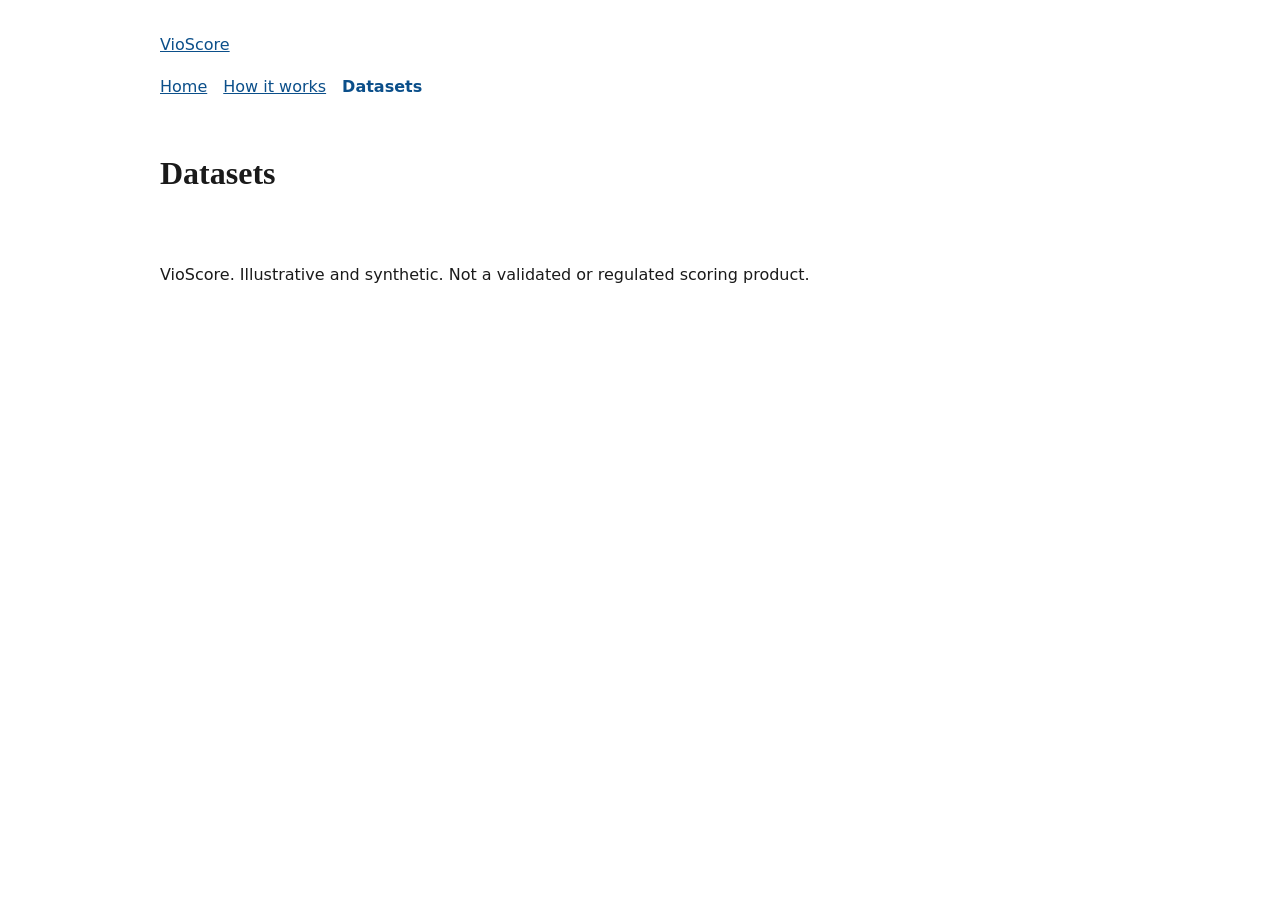
==== pages/datasets.html @ 20a75e4d "Scaffold: pages, styles and scripts" ====
<!doctype html>
<html lang="en">
<head>
  <meta charset="utf-8">
  <meta name="viewport" content="width=device-width, initial-scale=1">
  <title>Datasets | VioScore</title>
  <meta name="description" content="Illustrative synthetic datasets used to explain the ideas.">
  <link rel="stylesheet" href="../css/tokens.css">
  <link rel="stylesheet" href="../css/layout.css">
  <link rel="stylesheet" href="../css/site.css">
  <script src="../js/nav.js" defer></script>
  <script src="../js/app.js" defer></script>
</head>
<body>
  <a class="skip-link" href="#main">Skip to main content</a>
  <header class="site-header">
    <p class="site-title"><a href="../index.html">VioScore</a></p>
    <nav class="site-nav" aria-label="Main">
      <button class="nav-toggle" type="button" aria-expanded="false" aria-controls="nav-list">Menu</button>
      <ul id="nav-list">
          <li><a href="../index.html">Home</a></li>
          <li><a href="how-it-works.html">How it works</a></li>
          <li><a href="datasets.html" aria-current="page">Datasets</a></li>
      </ul>
    </nav>
  </header>
  <main id="main">
    <h1>Datasets</h1>
    <!-- CONTENT: Full-Stack fills this in. Use h2/h3 in order, text only. -->
  </main>
  <footer class="site-footer">
    <p>VioScore. Illustrative and synthetic. Not a validated or regulated scoring product.</p>
  </footer>
</body>
</html>
---- css/tokens.css ----
:root {
  /* Designer: colours, type and spacing tokens live here. */
  --color-bg: #ffffff;
  --color-text: #1a1a1a;
  --color-link: #0b4f8a;
  --color-accent: #b45309;
  --font-body: system-ui, -apple-system, "Segoe UI", Roboto, sans-serif;
  --font-heading: Georgia, "Times New Roman", serif;
  --space-1: 0.5rem;
  --space-2: 1rem;
  --space-3: 2rem;
  --measure: 65ch;
}
---- css/layout.css ----
/* UI/UX: page shell, header, nav and footer layout. */
body { margin: 0; }
.skip-link { position: absolute; left: -999px; }
.skip-link:focus { left: var(--space-1); top: var(--space-1); }
.site-header, main, .site-footer { max-width: 60rem; margin: 0 auto; padding: var(--space-2); }
.site-nav ul { list-style: none; margin: 0; padding: 0; display: flex; flex-wrap: wrap; gap: var(--space-1) var(--space-2); }
.nav-toggle { display: none; }
main p, main li { max-width: var(--measure); }
.site-nav ul[hidden] { display: none; }
---- css/site.css ----
/* Lead Developer: base look and feel. */
body { background: var(--color-bg); color: var(--color-text); font-family: var(--font-body); line-height: 1.6; }
h1, h2, h3 { font-family: var(--font-heading); line-height: 1.25; }
a { color: var(--color-link); }
a:focus-visible, button:focus-visible { outline: 3px solid var(--color-accent); outline-offset: 2px; }
.site-nav a[aria-current="page"] { font-weight: bold; text-decoration: none; }
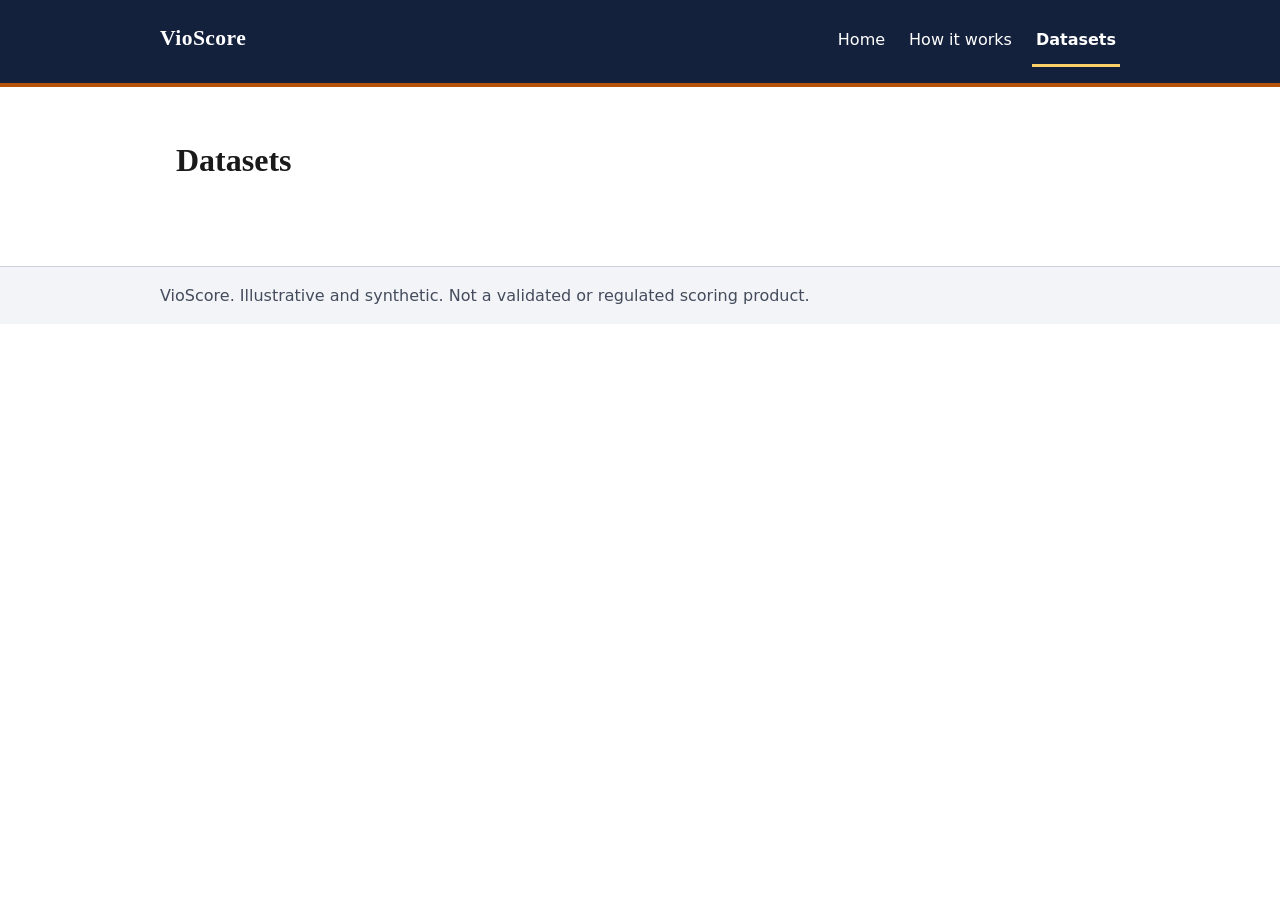
==== commit 10d73fd9: "Responsive shell: header, three-link nav, footer and scrollable table wrapper" ====
--- a/pages/datasets.html
+++ b/pages/datasets.html
@@ -16,7 +16,6 @@
   <header class="site-header">
     <p class="site-title"><a href="../index.html">VioScore</a></p>
     <nav class="site-nav" aria-label="Main">
-      <button class="nav-toggle" type="button" aria-expanded="false" aria-controls="nav-list">Menu</button>
       <ul id="nav-list">
           <li><a href="../index.html">Home</a></li>
           <li><a href="how-it-works.html">How it works</a></li>
--- a/css/layout.css
+++ b/css/layout.css
@@ -1,9 +1,47 @@
-/* UI/UX: page shell, header, nav and footer layout. */
-body { margin: 0; }
-.skip-link { position: absolute; left: -999px; }
+/* UI/UX: page shell, header, nav, footer and table layout. Mobile first.
+   Token fallbacks keep the shell readable until the designer's tokens land. */
+*, *::before, *::after { box-sizing: border-box; }
+body { margin: 0; overflow-wrap: break-word; }
+
+.skip-link { position: absolute; left: -999px; top: 0; z-index: 10; padding: var(--space-1) var(--space-2); background: var(--color-bg); color: var(--color-link); }
 .skip-link:focus { left: var(--space-1); top: var(--space-1); }
-.site-header, main, .site-footer { max-width: 60rem; margin: 0 auto; padding: var(--space-2); }
-.site-nav ul { list-style: none; margin: 0; padding: 0; display: flex; flex-wrap: wrap; gap: var(--space-1) var(--space-2); }
-.nav-toggle { display: none; }
+
+.site-header, .site-footer { padding: var(--space-2) max(var(--space-2), calc((100% - 60rem) / 2)); }
+main { max-width: 60rem; margin: 0 auto; padding: var(--space-3) var(--space-2); }
+
+.site-header { background: var(--color-header-bg, #14213d); color: var(--color-header-text, #ffffff); border-bottom: 4px solid var(--color-accent-strong, var(--color-accent)); }
+.site-header a { color: inherit; }
+.site-header a:hover { color: var(--color-accent-strong, #ffd166); }
+.site-header a:focus-visible { outline: 3px solid var(--color-accent-strong, #ffd166); outline-offset: 2px; }
+.site-title { margin: 0 0 var(--space-1); font-family: var(--font-heading); font-size: 1.35rem; font-weight: bold; letter-spacing: 0.02em; }
+.site-title a { text-decoration: none; }
+
+/* Three links fit on one line at any phone width, so there is no menu button. */
+.site-nav ul { list-style: none; margin: 0; padding: 0; display: flex; flex-wrap: wrap; gap: 0 var(--space-2); }
+.site-nav a { display: block; padding: 0.7rem 0.25rem; min-height: 2.75rem; text-decoration: none; border-bottom: 3px solid transparent; }
+.site-nav a:hover { text-decoration: underline; }
+.site-nav a[aria-current="page"] { border-bottom-color: var(--color-accent-strong, #ffd166); }
+
 main p, main li { max-width: var(--measure); }
-.site-nav ul[hidden] { display: none; }
+
+.site-footer { margin-top: var(--space-3); background: var(--color-surface, #f2f4f8); color: var(--color-muted, #444c5c); border-top: var(--rule, 1px solid #ccd2dc); }
+.site-footer > * { margin: 0; }
+.site-footer a { color: var(--color-link); }
+
+/* Tables scroll sideways inside their own box on narrow screens (nav.js adds the wrapper). */
+.table-wrap { max-width: 100%; overflow-x: auto; margin: var(--space-2) 0; border: var(--rule, 1px solid #ccd2dc); border-radius: var(--radius, 4px); }
+.table-wrap:focus-visible { outline: 3px solid var(--color-focus, var(--color-link)); outline-offset: 2px; }
+main table { border-collapse: collapse; width: 100%; min-width: 32rem; font-size: 0.95rem; }
+main caption { text-align: left; padding: var(--space-1) var(--space-2); font-weight: bold; }
+main th, main td { padding: 0.6rem 0.75rem; text-align: left; vertical-align: top; border-bottom: var(--rule, 1px solid #ccd2dc); }
+main thead th { background: var(--color-surface, #f2f4f8); white-space: nowrap; }
+main tbody tr:last-child th, main tbody tr:last-child td { border-bottom: 0; }
+main td.num, main th.num { text-align: right; font-variant-numeric: tabular-nums; }
+
+@media (min-width: 48rem) {
+  .site-header { display: flex; align-items: baseline; justify-content: space-between; gap: var(--space-1) var(--space-3); }
+  .site-title { margin: 0; }
+  main { padding-inline: var(--space-2); }
+}
+
+@media (prefers-reduced-motion: reduce) { * { scroll-behavior: auto !important; } }
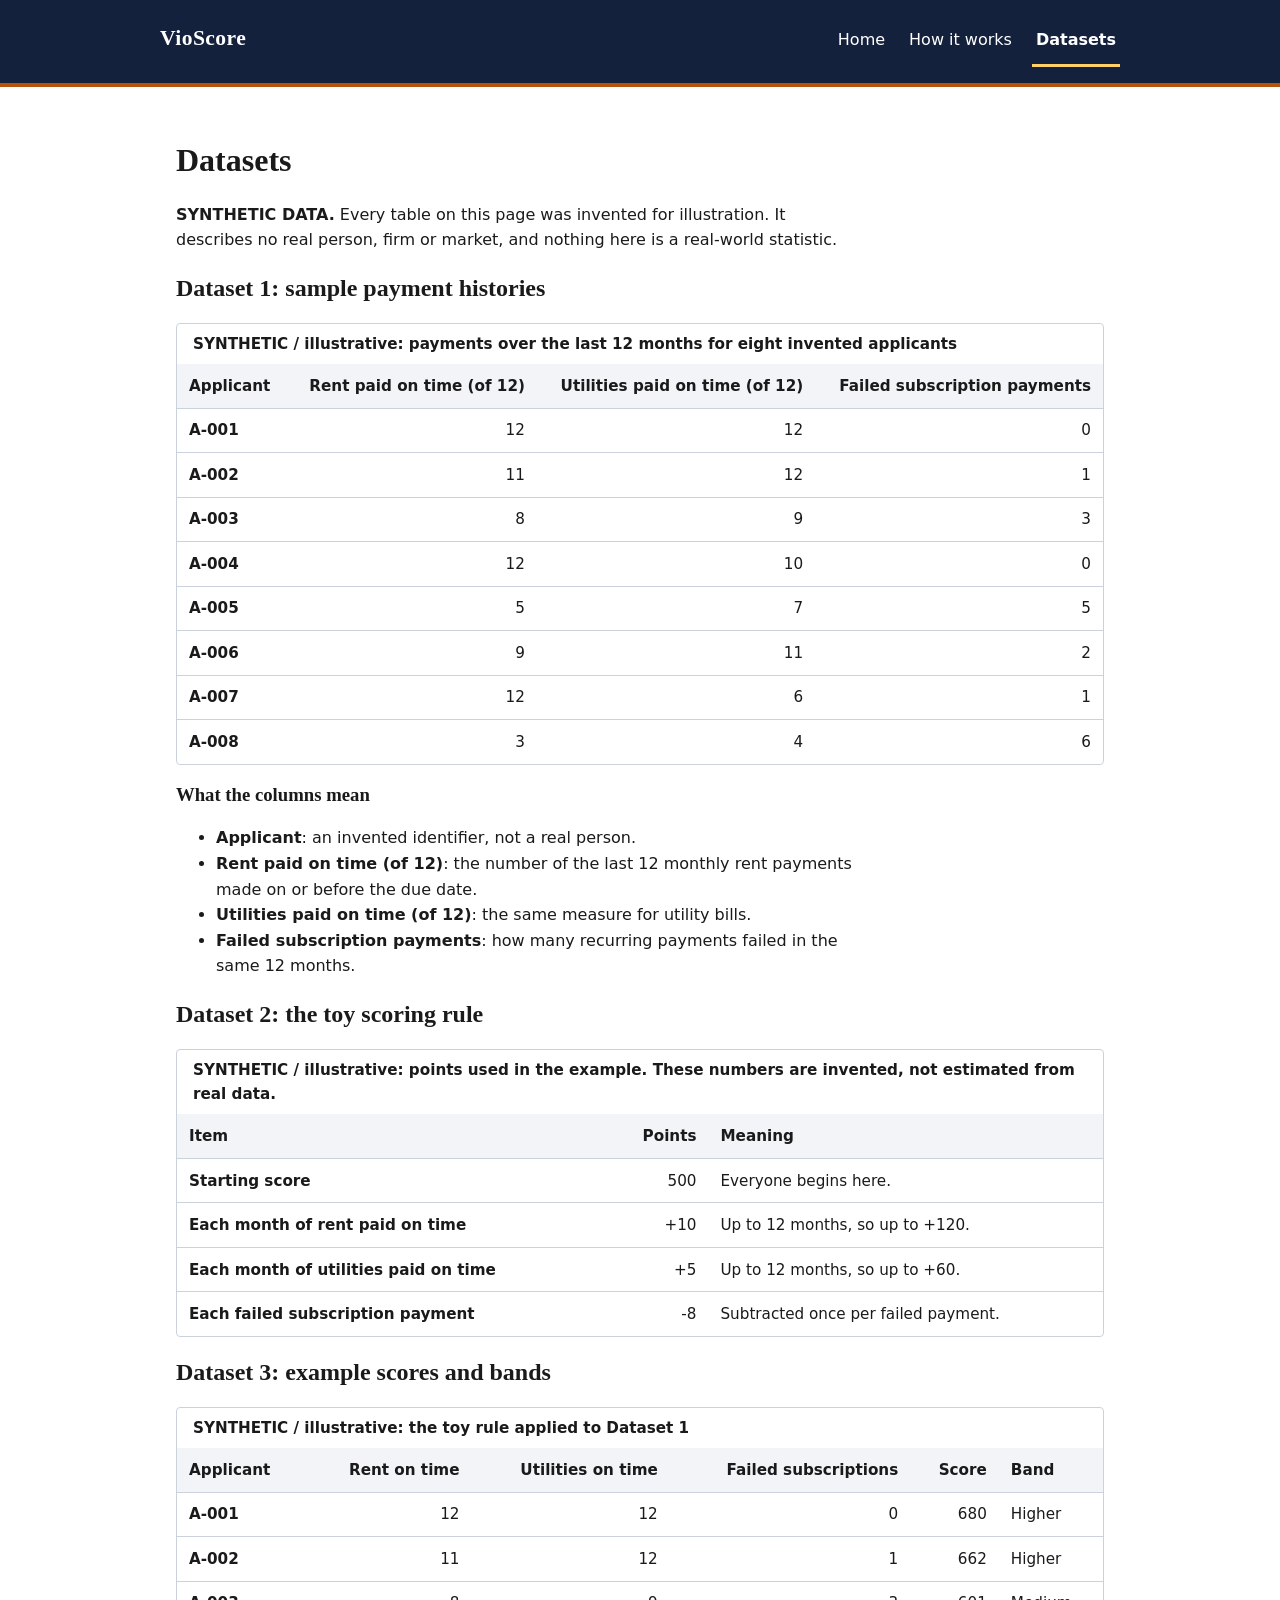
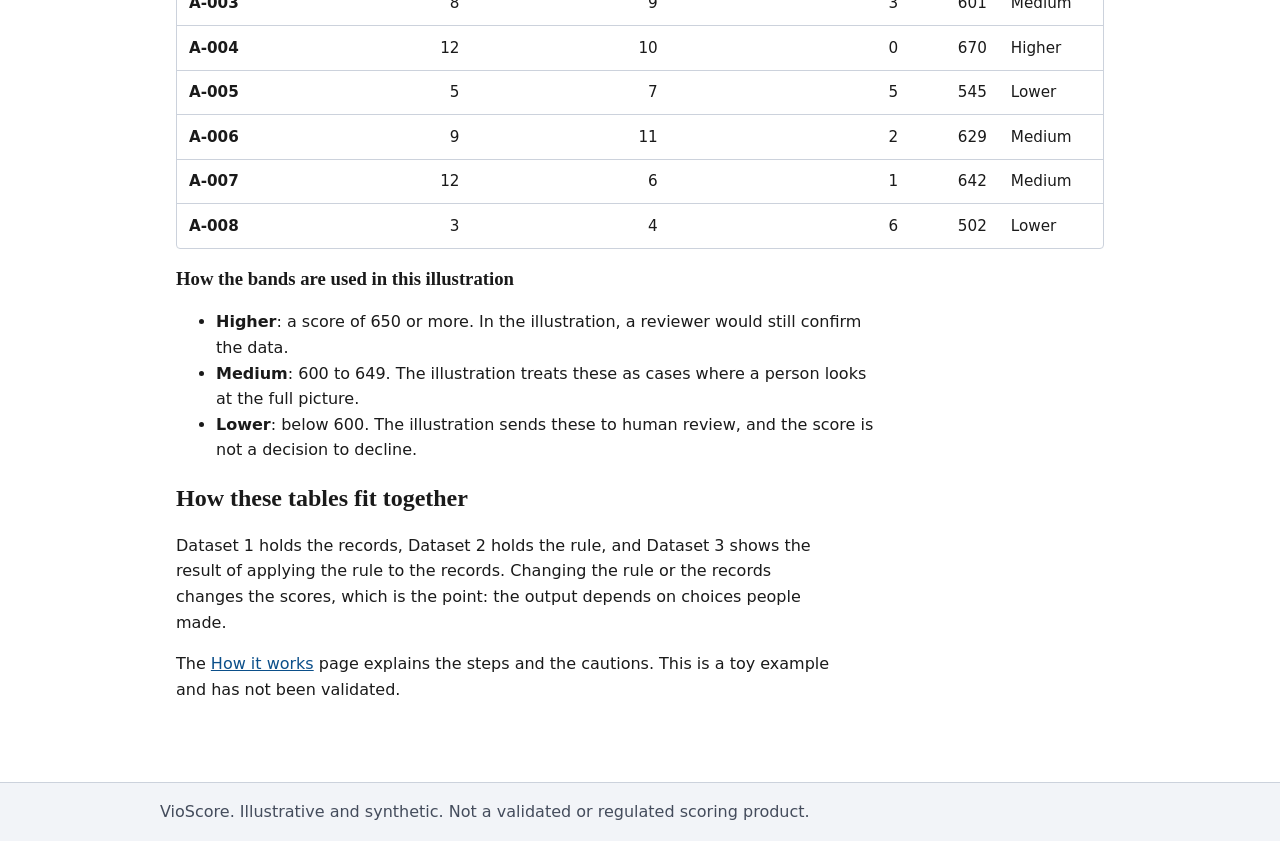
==== commit 9b1da328: "Write content: pages/datasets.html" ====
--- a/pages/datasets.html
+++ b/pages/datasets.html
@@ -25,7 +25,76 @@
   </header>
   <main id="main">
     <h1>Datasets</h1>
-    <!-- CONTENT: Full-Stack fills this in. Use h2/h3 in order, text only. -->
+    <p class="synthetic-label"><strong>SYNTHETIC DATA.</strong> Every table on this page was invented for illustration. It describes no real person, firm or market, and nothing here is a real-world statistic.</p>
+    <h2>Dataset 1: sample payment histories</h2>
+    <div class="table-wrap" role="region" aria-label="Dataset 1, synthetic payment histories" tabindex="0">
+      <table class="sortable">
+        <caption>SYNTHETIC / illustrative: payments over the last 12 months for eight invented applicants</caption>
+        <thead>
+          <tr><th scope="col">Applicant</th><th scope="col" class="num">Rent paid on time (of 12)</th><th scope="col" class="num">Utilities paid on time (of 12)</th><th scope="col" class="num">Failed subscription payments</th></tr>
+        </thead>
+        <tbody>
+          <tr><th scope="row">A-001</th><td class="num">12</td><td class="num">12</td><td class="num">0</td></tr>
+          <tr><th scope="row">A-002</th><td class="num">11</td><td class="num">12</td><td class="num">1</td></tr>
+          <tr><th scope="row">A-003</th><td class="num">8</td><td class="num">9</td><td class="num">3</td></tr>
+          <tr><th scope="row">A-004</th><td class="num">12</td><td class="num">10</td><td class="num">0</td></tr>
+          <tr><th scope="row">A-005</th><td class="num">5</td><td class="num">7</td><td class="num">5</td></tr>
+          <tr><th scope="row">A-006</th><td class="num">9</td><td class="num">11</td><td class="num">2</td></tr>
+          <tr><th scope="row">A-007</th><td class="num">12</td><td class="num">6</td><td class="num">1</td></tr>
+          <tr><th scope="row">A-008</th><td class="num">3</td><td class="num">4</td><td class="num">6</td></tr>
+        </tbody>
+      </table>
+    </div>
+    <h3>What the columns mean</h3>
+    <ul>
+      <li><strong>Applicant</strong>: an invented identifier, not a real person.</li>
+      <li><strong>Rent paid on time (of 12)</strong>: the number of the last 12 monthly rent payments made on or before the due date.</li>
+      <li><strong>Utilities paid on time (of 12)</strong>: the same measure for utility bills.</li>
+      <li><strong>Failed subscription payments</strong>: how many recurring payments failed in the same 12 months.</li>
+    </ul>
+    <h2>Dataset 2: the toy scoring rule</h2>
+    <div class="table-wrap" role="region" aria-label="Dataset 2, synthetic scoring rule" tabindex="0">
+      <table>
+        <caption>SYNTHETIC / illustrative: points used in the example. These numbers are invented, not estimated from real data.</caption>
+        <thead>
+          <tr><th scope="col">Item</th><th scope="col" class="num">Points</th><th scope="col">Meaning</th></tr>
+        </thead>
+        <tbody>
+          <tr><th scope="row">Starting score</th><td class="num">500</td><td>Everyone begins here.</td></tr>
+          <tr><th scope="row">Each month of rent paid on time</th><td class="num">+10</td><td>Up to 12 months, so up to +120.</td></tr>
+          <tr><th scope="row">Each month of utilities paid on time</th><td class="num">+5</td><td>Up to 12 months, so up to +60.</td></tr>
+          <tr><th scope="row">Each failed subscription payment</th><td class="num">-8</td><td>Subtracted once per failed payment.</td></tr>
+        </tbody>
+      </table>
+    </div>
+    <h2>Dataset 3: example scores and bands</h2>
+    <div class="table-wrap" role="region" aria-label="Dataset 3, synthetic example scores" tabindex="0">
+      <table class="sortable">
+        <caption>SYNTHETIC / illustrative: the toy rule applied to Dataset 1</caption>
+        <thead>
+          <tr><th scope="col">Applicant</th><th scope="col" class="num">Rent on time</th><th scope="col" class="num">Utilities on time</th><th scope="col" class="num">Failed subscriptions</th><th scope="col" class="num">Score</th><th scope="col">Band</th></tr>
+        </thead>
+        <tbody>
+          <tr><th scope="row">A-001</th><td class="num">12</td><td class="num">12</td><td class="num">0</td><td class="num">680</td><td>Higher</td></tr>
+          <tr><th scope="row">A-002</th><td class="num">11</td><td class="num">12</td><td class="num">1</td><td class="num">662</td><td>Higher</td></tr>
+          <tr><th scope="row">A-003</th><td class="num">8</td><td class="num">9</td><td class="num">3</td><td class="num">601</td><td>Medium</td></tr>
+          <tr><th scope="row">A-004</th><td class="num">12</td><td class="num">10</td><td class="num">0</td><td class="num">670</td><td>Higher</td></tr>
+          <tr><th scope="row">A-005</th><td class="num">5</td><td class="num">7</td><td class="num">5</td><td class="num">545</td><td>Lower</td></tr>
+          <tr><th scope="row">A-006</th><td class="num">9</td><td class="num">11</td><td class="num">2</td><td class="num">629</td><td>Medium</td></tr>
+          <tr><th scope="row">A-007</th><td class="num">12</td><td class="num">6</td><td class="num">1</td><td class="num">642</td><td>Medium</td></tr>
+          <tr><th scope="row">A-008</th><td class="num">3</td><td class="num">4</td><td class="num">6</td><td class="num">502</td><td>Lower</td></tr>
+        </tbody>
+      </table>
+    </div>
+    <h3>How the bands are used in this illustration</h3>
+    <ul>
+      <li><strong>Higher</strong>: a score of 650 or more. In the illustration, a reviewer would still confirm the data.</li>
+      <li><strong>Medium</strong>: 600 to 649. The illustration treats these as cases where a person looks at the full picture.</li>
+      <li><strong>Lower</strong>: below 600. The illustration sends these to human review, and the score is not a decision to decline.</li>
+    </ul>
+    <h2>How these tables fit together</h2>
+    <p>Dataset 1 holds the records, Dataset 2 holds the rule, and Dataset 3 shows the result of applying the rule to the records. Changing the rule or the records changes the scores, which is the point: the output depends on choices people made.</p>
+    <p>The <a href="how-it-works.html">How it works</a> page explains the steps and the cautions. This is a toy example and has not been validated.</p>
   </main>
   <footer class="site-footer">
     <p>VioScore. Illustrative and synthetic. Not a validated or regulated scoring product.</p>
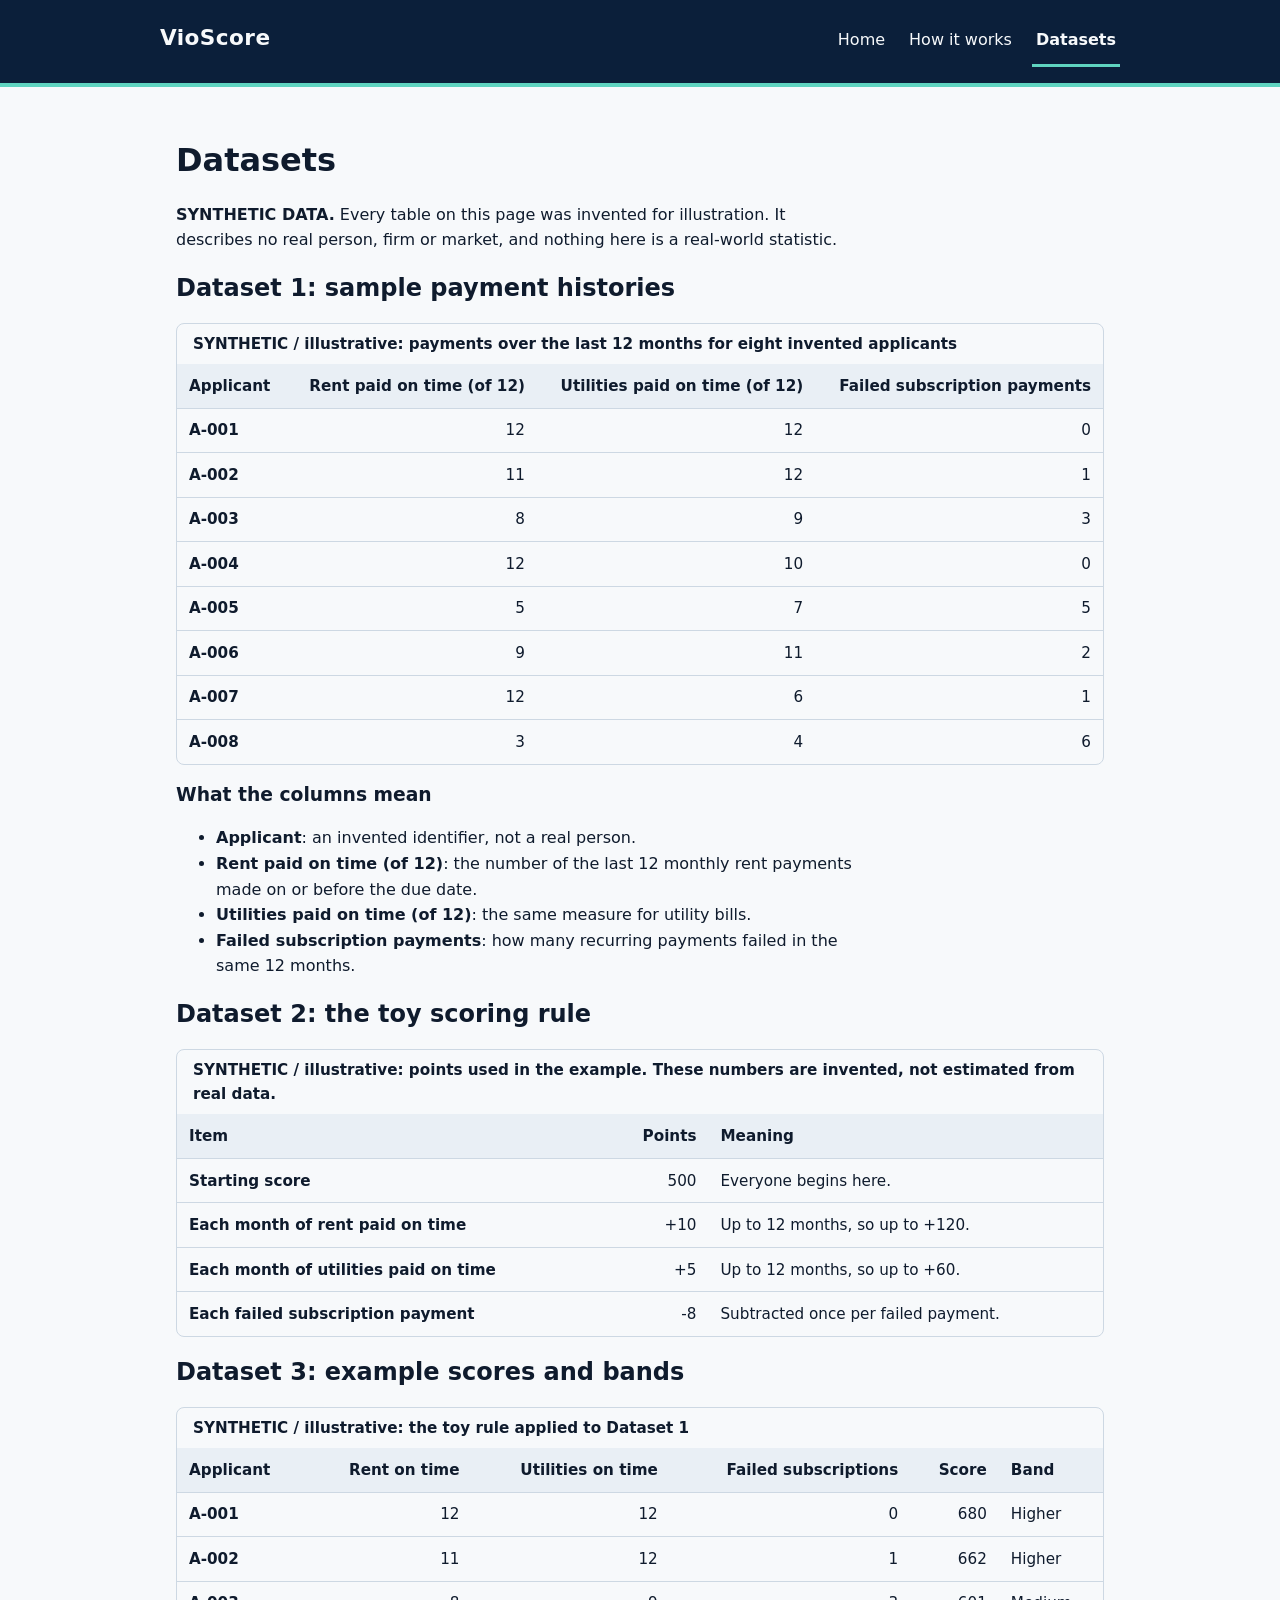
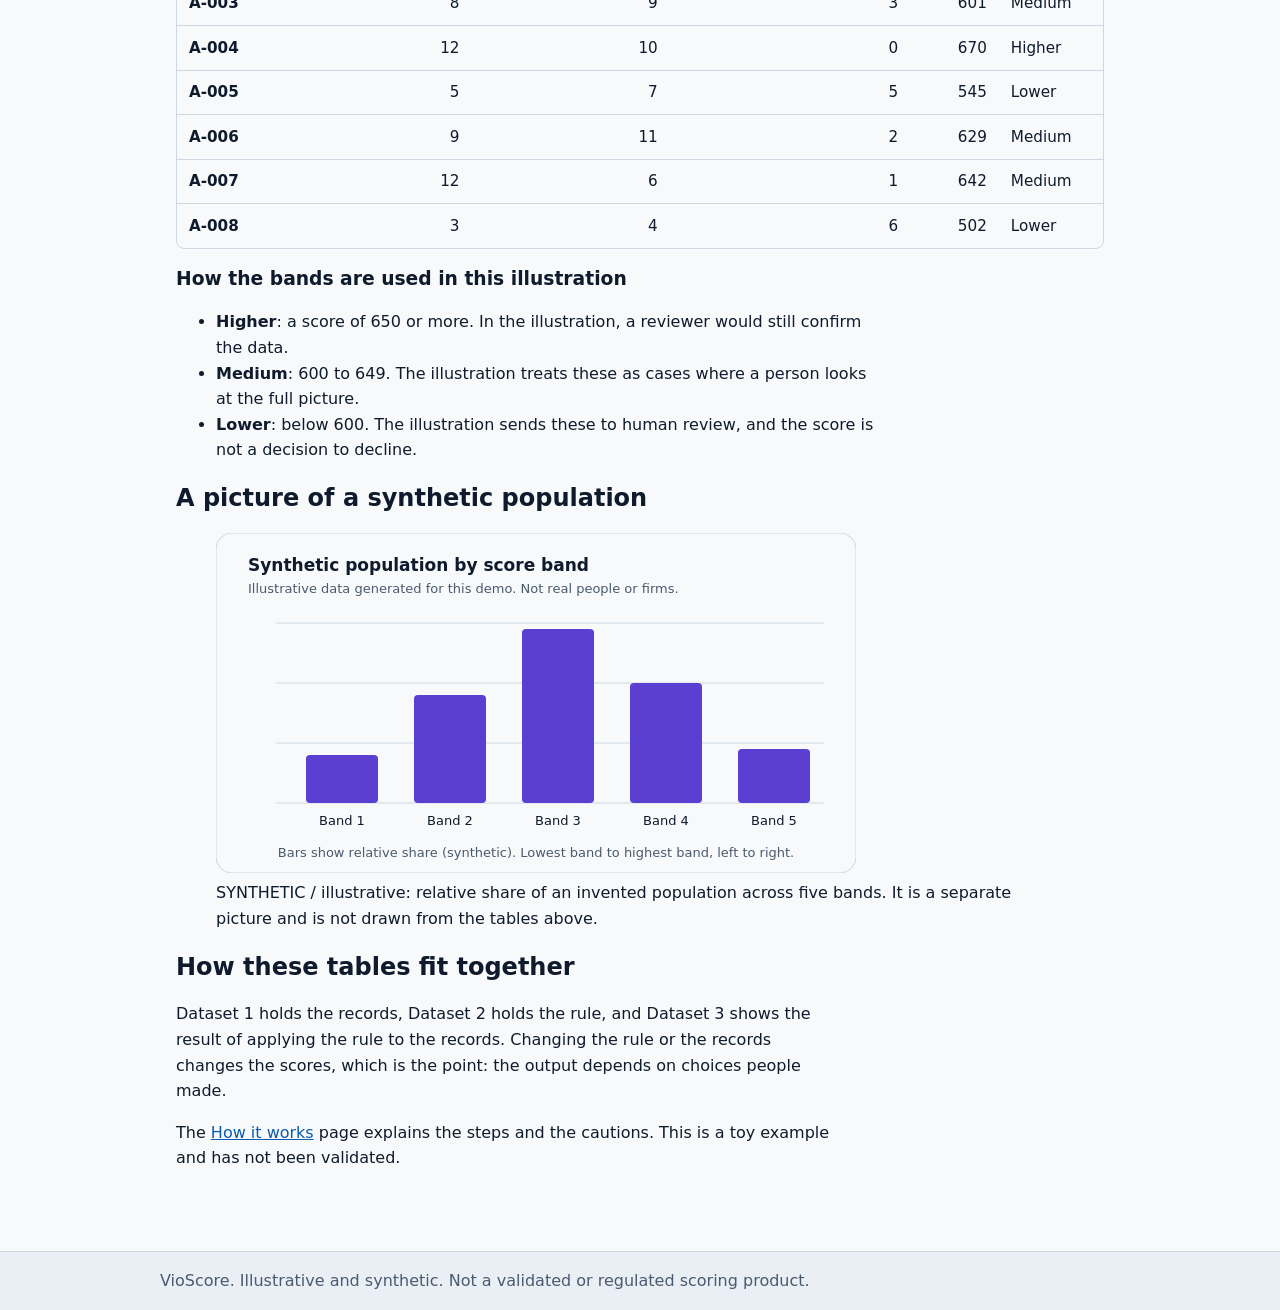
==== commit 72cca3a7: "Place the designer's illustration with alt text and caption: pages/datasets.html" ====
--- a/pages/datasets.html
+++ b/pages/datasets.html
@@ -92,6 +92,11 @@
       <li><strong>Medium</strong>: 600 to 649. The illustration treats these as cases where a person looks at the full picture.</li>
       <li><strong>Lower</strong>: below 600. The illustration sends these to human review, and the score is not a decision to decline.</li>
     </ul>
+    <h2>A picture of a synthetic population</h2>
+    <figure>
+      <img src="../assets/score-distribution.svg" width="640" height="340" alt="Bar chart of a synthetic population across five score bands, from lowest to highest, showing relative share." style="max-width: 100%; height: auto;">
+      <figcaption>SYNTHETIC / illustrative: relative share of an invented population across five bands. It is a separate picture and is not drawn from the tables above.</figcaption>
+    </figure>
     <h2>How these tables fit together</h2>
     <p>Dataset 1 holds the records, Dataset 2 holds the rule, and Dataset 3 shows the result of applying the rule to the records. Changing the rule or the records changes the scores, which is the point: the output depends on choices people made.</p>
     <p>The <a href="how-it-works.html">How it works</a> page explains the steps and the cautions. This is a toy example and has not been validated.</p>
--- a/css/tokens.css
+++ b/css/tokens.css
@@ -1,13 +1,41 @@
+/* Design tokens for VioScore. Professional fintech look: cool paper, deep navy ink,
+   trustworthy blue links, teal accent, violet used only in art.
+   Contrast (WCAG AA) on --color-bg: text 16.4, muted 6.7, link 6.3, accent 5.8; all also pass on --color-surface.
+   Type: system sans throughout (crisp, neutral); Georgia is not used here. */
 :root {
-  /* Designer: colours, type and spacing tokens live here. */
-  --color-bg: #ffffff;
-  --color-text: #1a1a1a;
-  --color-link: #0b4f8a;
-  --color-accent: #b45309;
+  --color-bg: #f7f9fb;
+  --color-surface: #e9eff5;
+  --color-text: #0f1b2d;
+  --color-muted: #4a5a6f;
+  --color-link: #0b5cad;
+  --color-link-hover: #07427c;
+  --color-accent: #0a6e63;
+  --color-accent-strong: #5fd4c0;
+  --color-border: #cdd8e3;
+  --color-header-bg: #0b1f3a;
+  --color-header-text: #f7f9fb;
+  --color-focus: #0b5cad;
+  --color-violet: #5b3fd1;
+
   --font-body: system-ui, -apple-system, "Segoe UI", Roboto, sans-serif;
-  --font-heading: Georgia, "Times New Roman", serif;
+  --font-heading: system-ui, -apple-system, "Segoe UI", Roboto, sans-serif;
+  --font-mono: ui-monospace, "Cascadia Mono", Consolas, monospace;
+
+  /* type scale, ratio ~1.25 */
+  --text-sm: 0.875rem;
+  --text-base: 1.0625rem;
+  --text-lg: 1.25rem;
+  --text-xl: 1.5625rem;
+  --text-2xl: 1.953rem;
+  --text-3xl: 2.441rem;
+  --leading-body: 1.65;
+  --leading-heading: 1.2;
+
   --space-1: 0.5rem;
   --space-2: 1rem;
   --space-3: 2rem;
+  --space-4: 3rem;
   --measure: 65ch;
+  --radius: 8px;
+  --rule: 1px solid var(--color-border);
 }
